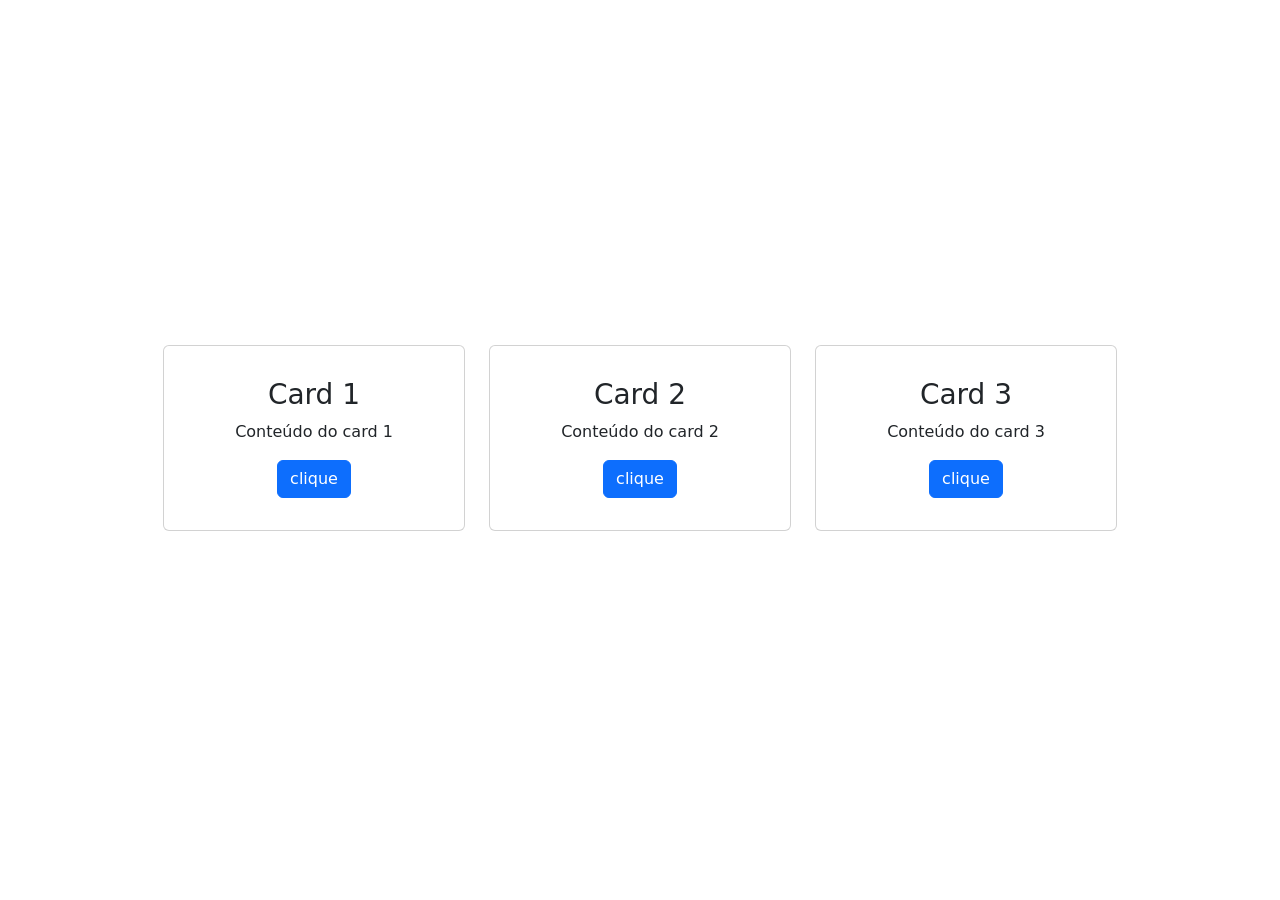
==== src/atividade2.html @ 6ac839d0 "Add files via upload" ====
<!DOCTYPE html>
<html lang="pt-BR">

<head>
    <link href="https://cdn.jsdelivr.net/npm/bootstrap@5.3.0/dist/css/bootstrap.min.css" rel="stylesheet" />
</head>

<body class="min-vh-100 d-flex flex-column justify-content-center">
    <div class="row justify-content-center">
        <!-- Card 1 -->
        <div class="col-lg-3 col-md-5 mb-4 text-center"> <!-- Adicionei mb-3 para espaçamento em mobile -->
            <div class="card p-3 h-100">
                <div class="card-body text center">
                    <h3>Card 1</h3>
                    <p>Conteúdo do card 1</p>
                    <form class="text-center">
                        <button class="btn btn-primary">clique</button>
                    </form>
                </div>
            </div>
        </div>
        <!-- Card 2 -->
        <div class="col-lg-3 col-md-5 mb-4 text-center">
            <div class="card p-3 h-100">
                <div class="card-body text center">
                    <h3>Card 2</h3>
                    <p>Conteúdo do card 2</p>
                    <form class="text-center">
                        <button class="btn btn-primary">clique</button>
                    </form>
                </div>
            </div>
        </div>
        <!-- Card 3 -->
        <div class="col-lg-3 col-md-5 mb-4 text-center">
            <div class="card p-3 h-100">
                <div class="card-body text center">
                    <h3>Card 3</h3>
                    <p>Conteúdo do card 3</p>
                    <form class="text-center">
                        <button class="btn btn-primary">clique</button>
                    </form>
                </div>
            </div>
        </div>
    </div>
</body>

</html>
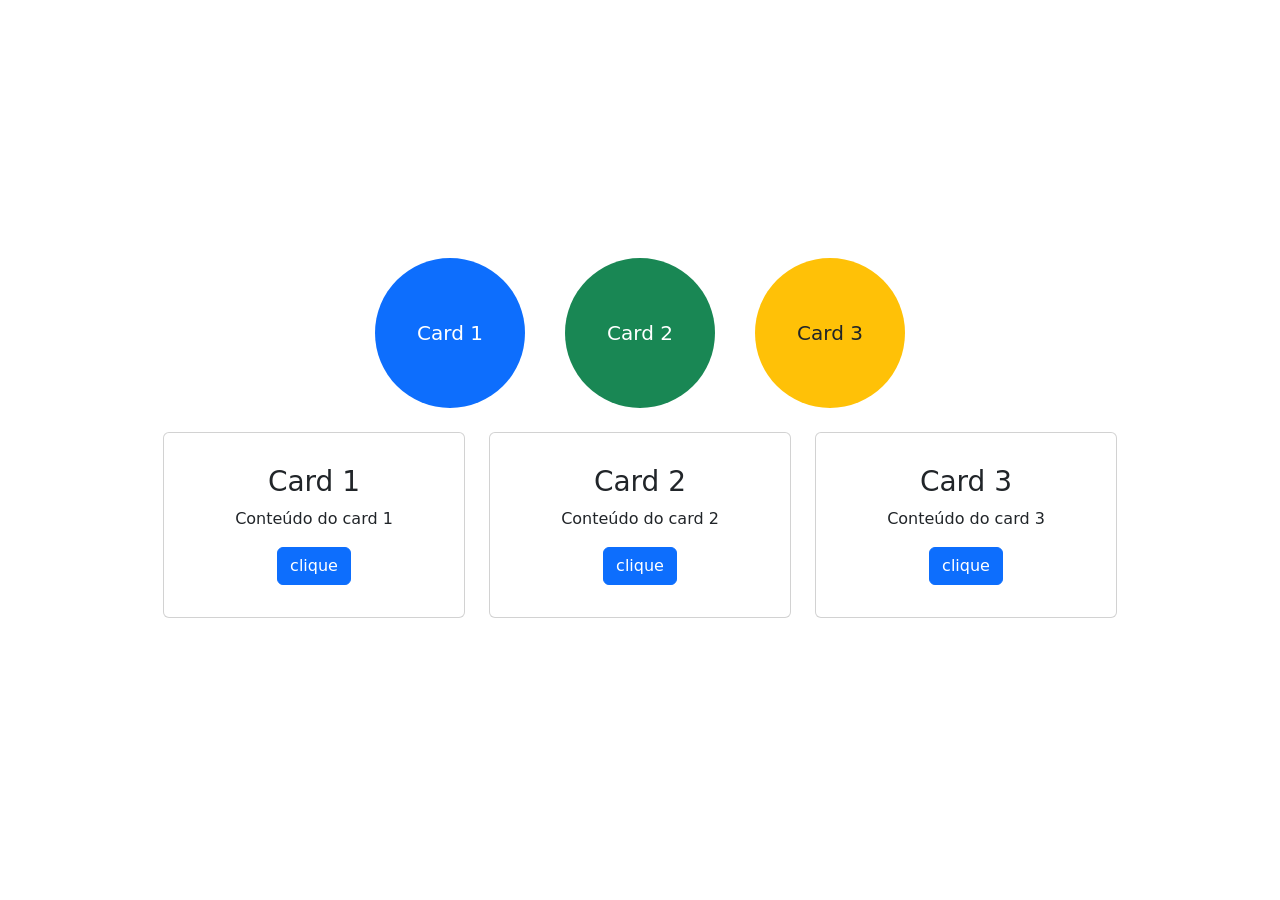
==== commit a95c0023: "atividade2.html" ====
--- a/src/atividade2.html
+++ b/src/atividade2.html
@@ -3,14 +3,39 @@
 
 <head>
     <link href="https://cdn.jsdelivr.net/npm/bootstrap@5.3.0/dist/css/bootstrap.min.css" rel="stylesheet" />
+    <link rel="stylesheet" href="arquivo.css" />
 </head>
 
-<body class="min-vh-100 d-flex flex-column justify-content-center">
+<body class="min-vh-100 d-flex flex-column justify-content-center body">
+    <div class="row justify-content-center mb-4">
+        <!-- Card Redondo 1 -->
+        <div class="col-auto text-center mx-2"> <!-- "col-auto" para largura automática -->
+            <div class="rounded-circle bg-primary d-flex align-items-center justify-content-center"
+                style="width: 150px; height: 150px;">
+                <h5 class="text-white mb-0">Card 1</h5>
+            </div>
+        </div>
+        <!-- Card Redondo 2 -->
+        <div class="col-auto text-center mx-2">
+            <div class="rounded-circle bg-success d-flex align-items-center justify-content-center"
+                style="width: 150px; height: 150px;">
+                <h5 class="text-white mb-0">Card 2</h5>
+            </div>
+        </div>
+        <!-- Card Redondo 3 -->
+        <div class="col-auto text-center mx-2">
+            <div class="rounded-circle bg-warning d-flex align-items-center justify-content-center"
+                style="width: 150px; height: 150px;">
+                <h5 class="text-dark mb-0">Card 3</h5>
+            </div>
+        </div>
+    </div>
+
     <div class="row justify-content-center">
         <!-- Card 1 -->
         <div class="col-lg-3 col-md-5 mb-4 text-center"> <!-- Adicionei mb-3 para espaçamento em mobile -->
             <div class="card p-3 h-100">
-                <div class="card-body text center">
+                <div class="card-body text-center">
                     <h3>Card 1</h3>
                     <p>Conteúdo do card 1</p>
                     <form class="text-center">
@@ -46,4 +71,4 @@
     </div>
 </body>
 
-</html>+</html>
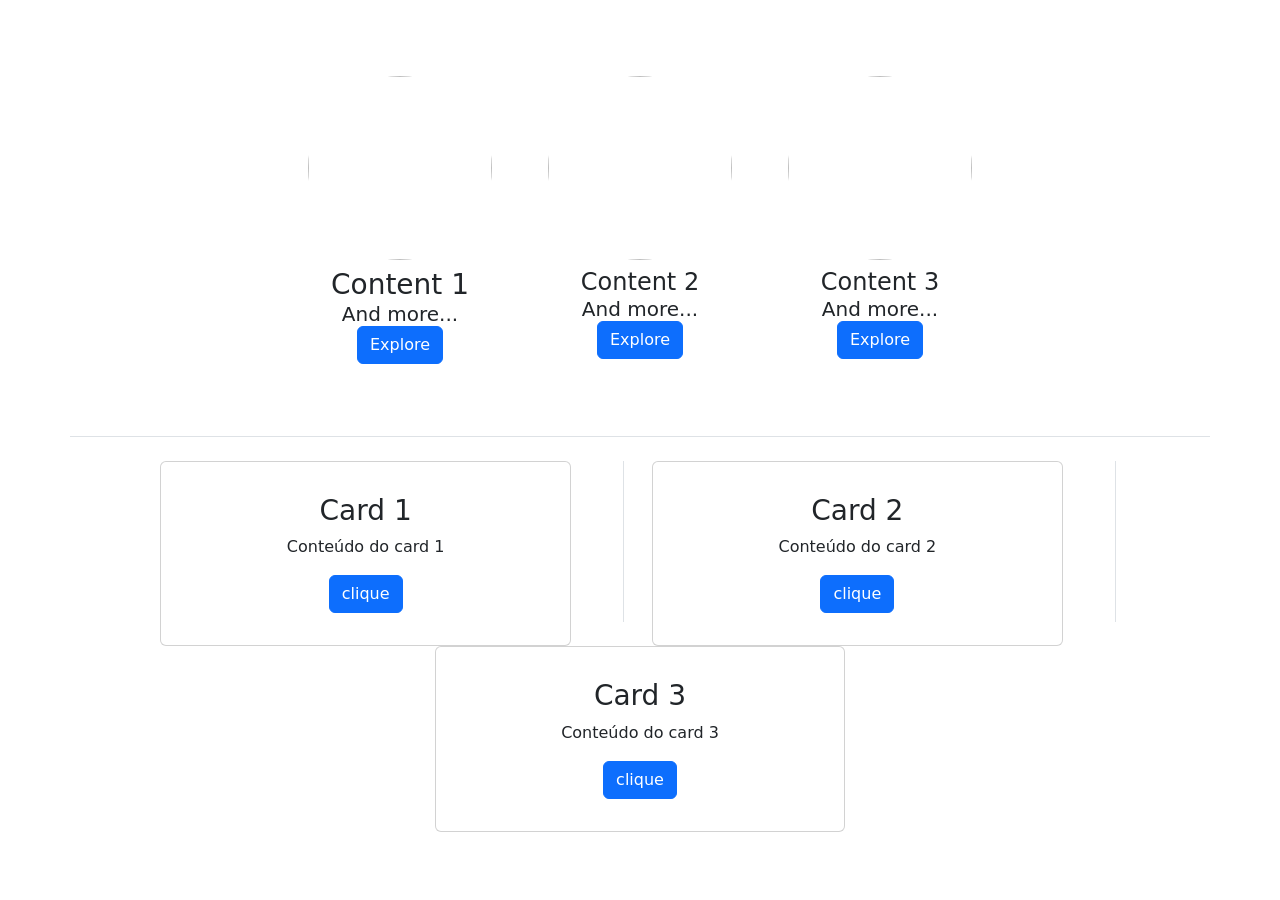
==== commit 7d7350ba: "atividade2.html" ====
--- a/src/atividade2.html
+++ b/src/atividade2.html
@@ -7,33 +7,61 @@
 </head>
 
 <body class="min-vh-100 d-flex flex-column justify-content-center body">
+
+    <!--cards redondos-->
     <div class="row justify-content-center mb-4">
         <!-- Card Redondo 1 -->
-        <div class="col-auto text-center mx-2"> <!-- "col-auto" para largura automática -->
-            <div class="rounded-circle bg-primary d-flex align-items-center justify-content-center"
-                style="width: 150px; height: 150px;">
-                <h5 class="text-white mb-0">Card 1</h5>
+        <div class="col-auto text-center mx-2">
+            <div class="rounded-circle overflow-hidden d-flex align-items-center justify-content-center mx-auto bg-white p-2"
+                style="width: 200px; height: 200px;">
+                <img src="../../assets/img/Blossom-pic.png" class="img-fluid rounded-circle"
+                    style="width: 100%; height: 100%; object-fit: cover;">
             </div>
+            <div class="text-center">
+                <h3 class="mb-0">Content 1</h3>
+                <h5 class="mb-0">And more...</h5>
+            </div>
+            <form class="text-center">
+                <button class="btn btn-primary">Explore</button>
+            </form>
         </div>
         <!-- Card Redondo 2 -->
         <div class="col-auto text-center mx-2">
-            <div class="rounded-circle bg-success d-flex align-items-center justify-content-center"
-                style="width: 150px; height: 150px;">
-                <h5 class="text-white mb-0">Card 2</h5>
+            <div class="rounded-circle overflow-hidden d-flex align-items-center justify-content-center mx-auto bg-white p-2"
+                style="width: 200px; height: 200px;">
+                <img src="../../assets/img/Buttercup_PPG_29.png" class="img-fluid rounded-circle"
+                    style="width: 100%; height: 100%; object-fit: cover;">
             </div>
+            <div class="text-center">
+                <h4 class="mb-0">Content 2</h4>
+                <h5 class="mb-0">And more...</h5>
+            </div>
+            <form class="text-center">
+                <button class="btn btn-primary">Explore</button>
+            </form>
         </div>
         <!-- Card Redondo 3 -->
         <div class="col-auto text-center mx-2">
-            <div class="rounded-circle bg-warning d-flex align-items-center justify-content-center"
-                style="width: 150px; height: 150px;">
-                <h5 class="text-dark mb-0">Card 3</h5>
+            <div class="rounded-circle overflow-hidden d-flex align-items-center justify-content-center mx-auto bg-white p-2"
+                style="width: 200px; height: 200px;">
+                <img src="../../assets/img/Bubbles_15.png" class="img-fluid rounded-circle"
+                    style="width: 100%; height: 100%; object-fit: cover;">
             </div>
+            <div class="text-center">
+                <h4 class="mb-0">Content 3</h4>
+                <h5 class="mb-0">And more...</h5>
+            </div>
+            <form class="text-center">
+                <button class="btn btn-primary">Explore</button>
+            </form>
         </div>
     </div>
+    <div class="container border-bottom pb-5 mb-4"></div>
 
+    <!--cards retangulares-->
     <div class="row justify-content-center">
         <!-- Card 1 -->
-        <div class="col-lg-3 col-md-5 mb-4 text-center"> <!-- Adicionei mb-3 para espaçamento em mobile -->
+        <div class="col-lg-4 col-md-6 col-sm-12 text-center">
             <div class="card p-3 h-100">
                 <div class="card-body text-center">
                     <h3>Card 1</h3>
@@ -44,8 +72,10 @@
                 </div>
             </div>
         </div>
+        <div class="col-auto text-center mx-3 mb-4 border-end"></div>
+
         <!-- Card 2 -->
-        <div class="col-lg-3 col-md-5 mb-4 text-center">
+        <div class="col-lg-4 col-md-6 col-sm-12 text-center">
             <div class="card p-3 h-100">
                 <div class="card-body text center">
                     <h3>Card 2</h3>
@@ -56,8 +86,10 @@
                 </div>
             </div>
         </div>
+        <div class="col-auto text-center mx-3 mb-4 border-end"></div>
+
         <!-- Card 3 -->
-        <div class="col-lg-3 col-md-5 mb-4 text-center">
+        <div class="col-lg-4 col-md-6 col-sm-12 text-center">
             <div class="card p-3 h-100">
                 <div class="card-body text center">
                     <h3>Card 3</h3>
